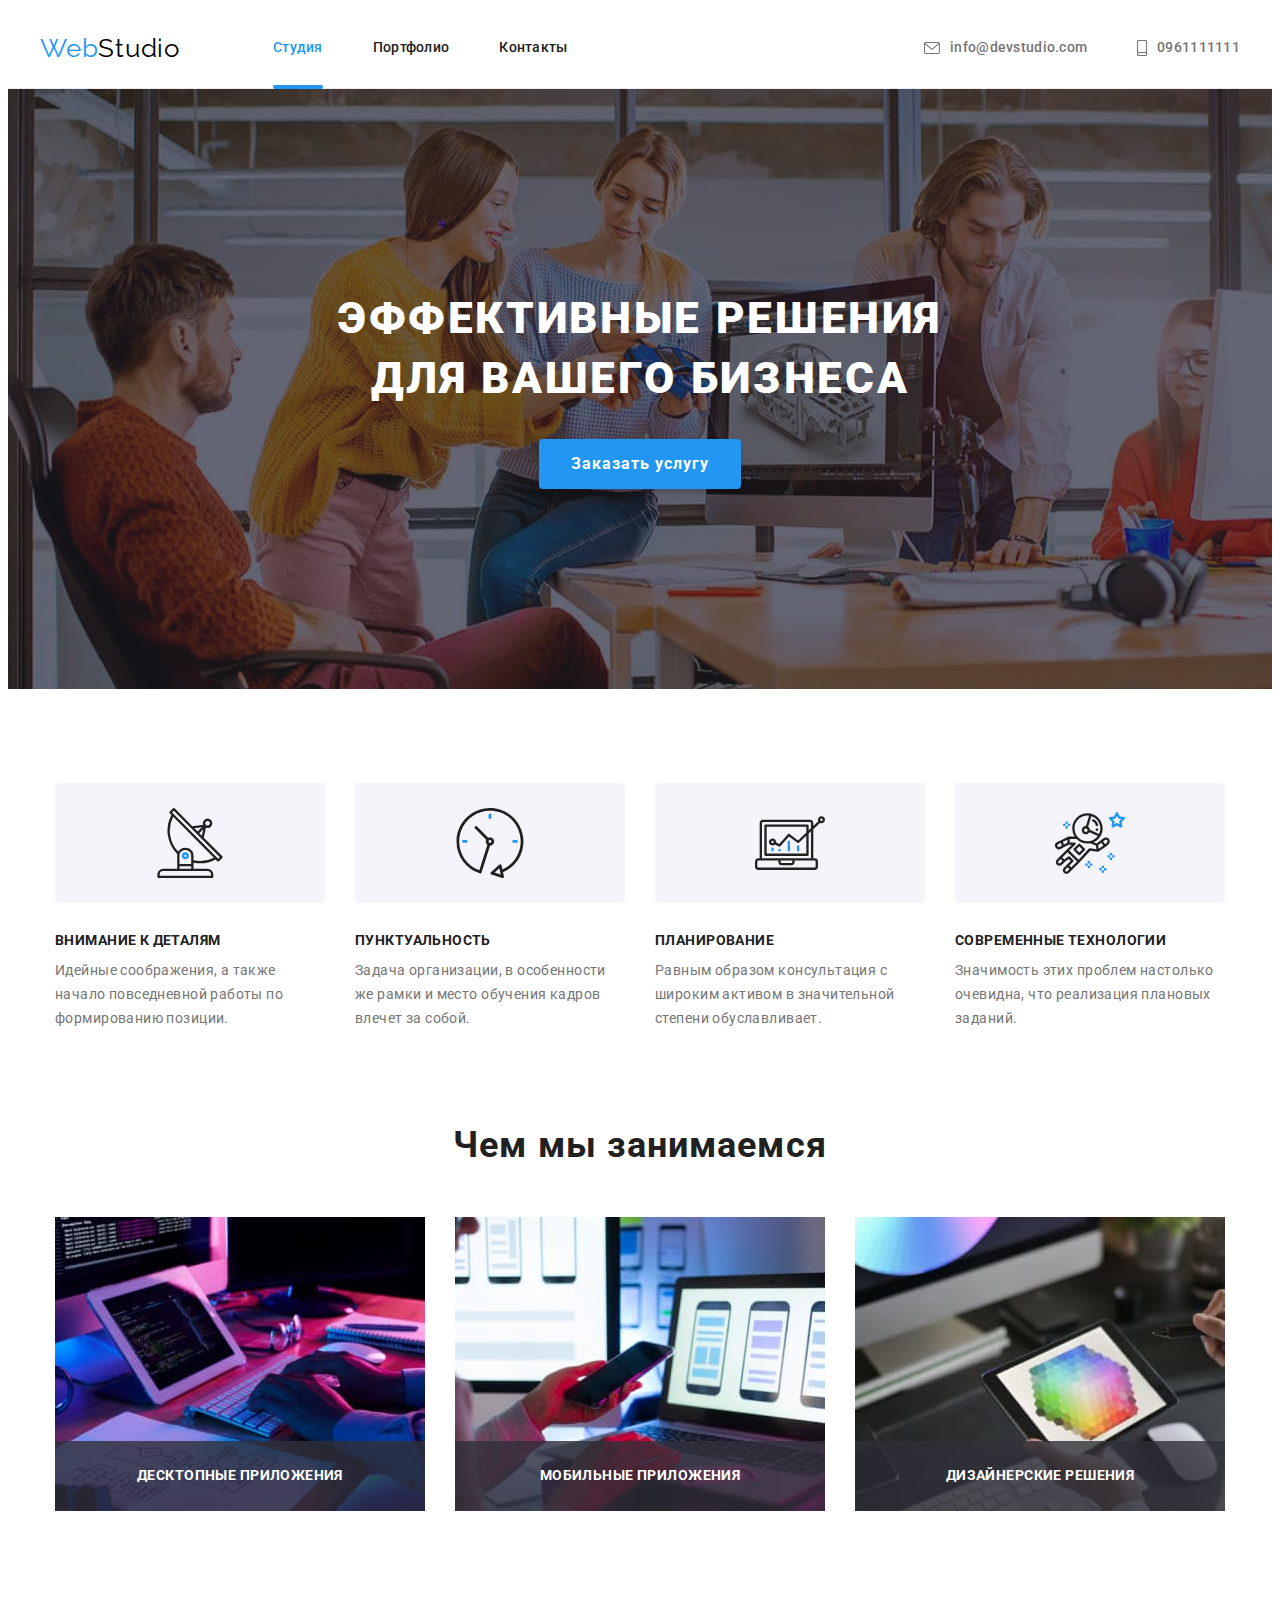
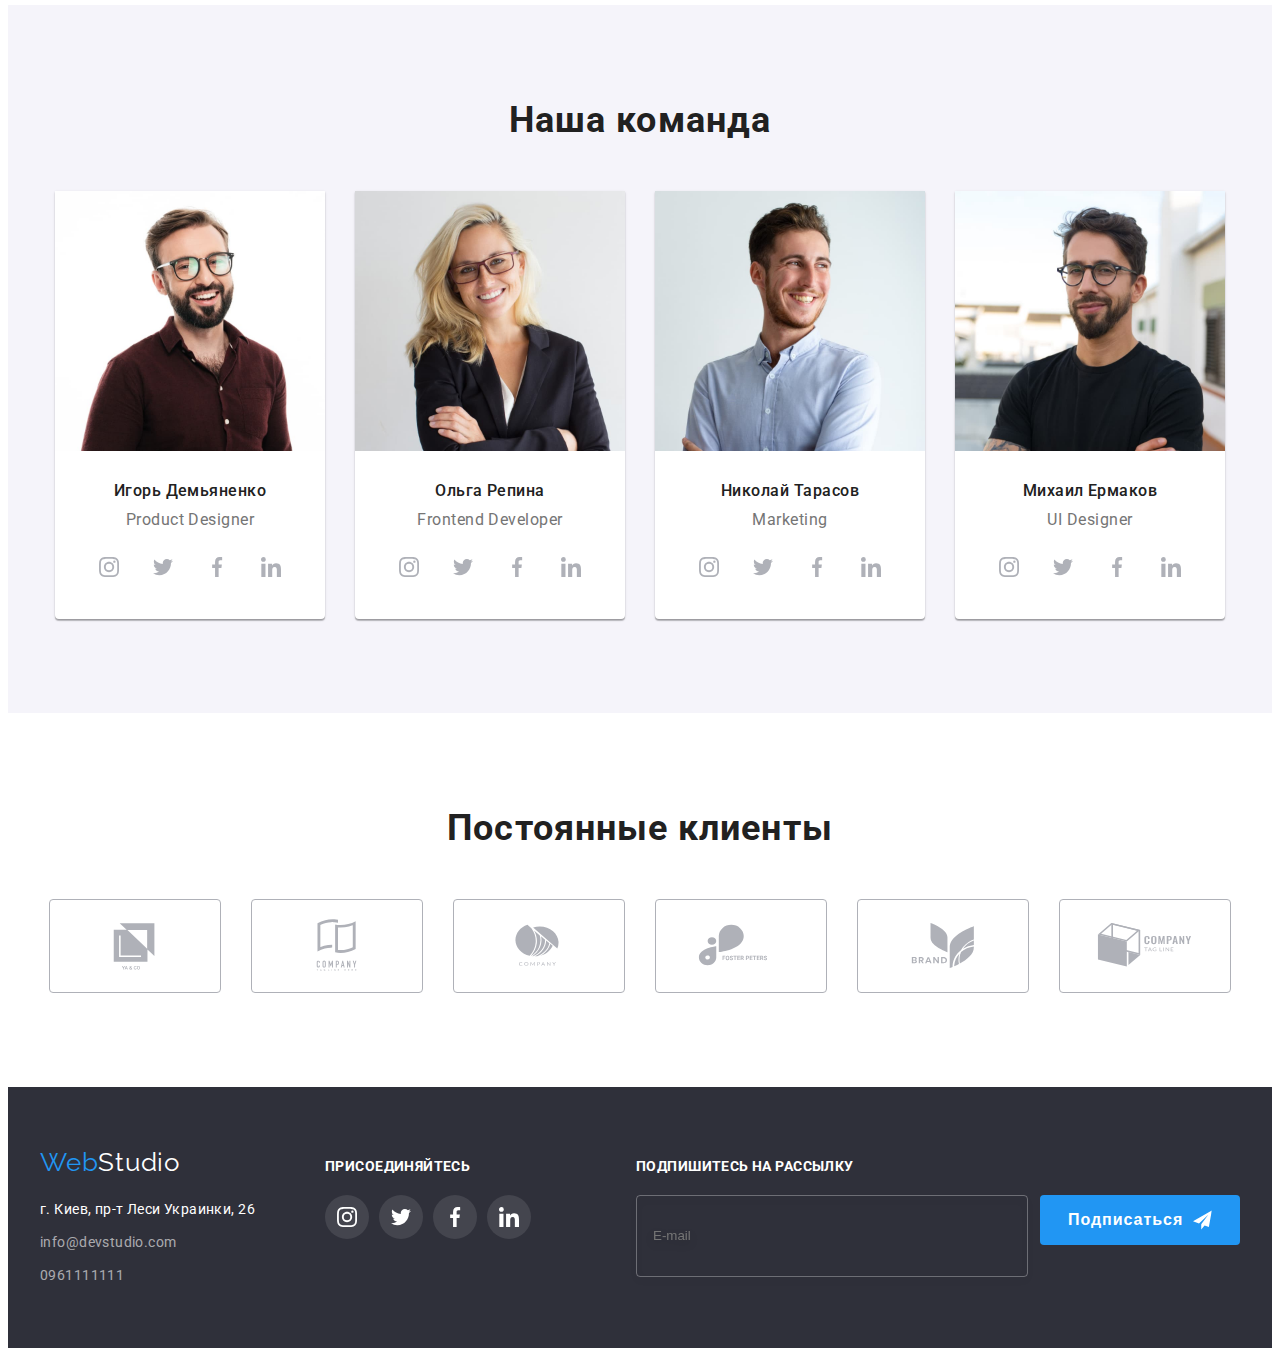
==== index.html @ 8b7739e0 "the end HW-6" ====
<!DOCTYPE html>
<html lang="en">
  <head>
    <meta charset="UTF-8" />
    <meta http-equiv="X-UA-Compatible" content="IE=edge" />
    <meta name="viewport" content="width=device-width, initial-scale=1.0" />
    <title>Document</title>
    <!-- fonts page -->
    <link rel="preconnect" href="https://fonts.googleapis.com" />
    <link rel="preconnect" href="https://fonts.gstatic.com" crossorigin />
    <link
      href="https://fonts.googleapis.com/css2?family=Raleway:wght@700&family=Roboto:wght@400;500;700;900&display=swap"
      rel="stylesheet"
    />
    <!-- modern-normalize -->
    <link
      rel="stylesheet"
      href="https://cdnjs.cloudflare.com/ajax/libs/modern-normalize/1.1.0/modern-normalize.min.css"
      integrity="sha512-wpPYUAdjBVSE4KJnH1VR1HeZfpl1ub8YT/NKx4PuQ5NmX2tKuGu6U/JRp5y+Y8XG2tV+wKQpNHVUX03MfMFn9Q=="
      crossorigin="anonymous"
      referrerpolicy="no-referrer"
    />
    <!-- styles.css -->
    <link rel="stylesheet" href="./css/styles.css" />
  </head>
  <body>
    <!-- header -->
    <header class="page-header">
      <div class="container header-container">
        <a class="logo" lang="en" href="./index.html">Web<span class="logo-black">Studio</span></a>
        <!-- nav -->
        <nav>
          <ul class="site-navigation">
            <li class="list-link"><a class="nav-link current" href="">Студия</a></li>
            <li class="list-link"><a class="nav-link" href="./portfolio.html">Портфолио</a></li>
            <li class="list-link"><a class="nav-link" href="">Контакты</a></li>
          </ul>
        </nav>
        <!-- contacts -->
        <ul class="header-contacts-list">
          <li class="contacts-list">
            <a class="mail-header" href="mailto:nfo@devstudio.com">
              <svg class="contacts-icon" width="16" height="12">
                <use href="./images/icons.svg#envelope"></use>
              </svg>
              info@devstudio.com</a
            >
          </li>
          <li class="contacts-list">
            <a class="phone-header" href="tel:0961111111">
              <svg class="contacts-icon" width="10" height="16">
                <use href="./images/icons.svg#smartphone"></use>
              </svg>
              0961111111</a
            >
          </li>
        </ul>
      </div>
    </header>
    <!-- hero -->
    <main class="main">
      <section class="section-hero">
        <div class="container">
          <h1 class="hero-title">Эффективные решения для вашего бизнеса</h1>
          <button class="button-title-hero" type="button" data-modal-open>Заказать услугу</button>
          <!-- modal -->
          <div class="backdrop is-hidden" data-modal>
            <div class="modal">
              <button class="modal-btn" data-modal-close>
                <svg class="btn-close" width="18" height="18">
                  <use href="./images/icons.svg#close"></use>
                </svg>
              </button>
              <!-- form -->
              <b class="form-title">Оставьте свои данные, мы вам перезвоним</b>
              <form class="form">
                <label class="form-label">
                  <span class="form-name">Имя</span>
                  <span class="form-input-container">
                    <input class="form-input" type="text" name="name" />
                    <svg class="form-icon" width="18" height="18">
                      <use href="./images/icons.svg#person-form"></use>
                    </svg>
                  </span>
                </label>
                <label class="form-label">
                  <span class="form-name">Телефон</span>
                  <span class="form-input-container">
                    <input class="form-input" type="text" name="tel" />
                    <svg class="form-icon" width="18" height="18">
                      <use href="./images/icons.svg#phone-form"></use>
                    </svg>
                  </span>
                </label>
                <label class="form-label">
                  <span class="form-name">Почта</span>
                  <span class="form-input-container">
                    <input class="form-input" type="text" name="email" />
                    <svg class="form-icon" width="18" height="18">
                      <use href="./images/icons.svg#email-form"></use>
                    </svg>
                  </span>
                </label>
                <label class="form-label comments">
                  <span class="form-name">Комментарий</span>
                  <span class="form-input-container">
                    <textarea
                      class="form-comments"
                      name="commets"
                      cols="30"
                      rows="10"
                      placeholder="Введите текст"
                    ></textarea>
                  </span>
                </label>
                <label class="form-checkbox">
                  <input class="checkbox visually-hidden" type="checkbox" name="checkbox" tabindex="-1"/>
                  <span class="custom-checkbox" tabindex="0">
                    <svg class="checkbox-icon" width="16px" height="15px">
                      <use href="./images/icons.svg#checkbox-icon"></use></svg
                  ></span>
                  <span class="checkbox-text">
                    Соглашаюсь с рассылкой и принимаю
                    <a class="checkbox-text-link" href target="_blank" rel="noopener noreferrer"
                      >Условия договора</a
                    >
                  </span>
                </label>
                <button class="form-button" type="submit">Отправить</button>
              </form>
            </div>
          </div>
        </div>
      </section>
      <!-- section benefits -->
      <section class="section-benefits section">
        <div class="container benefits-container">
          <h2 class="slogan visually-hidden">Наши особенности</h2>
          <ul class="list-desk">
            <li class="list-item">
              <div class="icon-benefits">
                <svg class="icons" width="70" height="70">
                  <use href="./images/icons.svg#antenna"></use>
                </svg>
              </div>
              <h3 class="subtitle">Внимание к деталям</h3>
              <p class="text-subtitle">
                Идейные соображения, а также начало повседневной работы по формированию позиции.
              </p>
            </li>
            <li class="list-item">
              <div class="icon-benefits">
                <svg class="icons" width="70" height="70">
                  <use href="./images/icons.svg#clock"></use>
                </svg>
              </div>
              <h3 class="subtitle">Пунктуальность</h3>
              <p class="text-subtitle">
                Задача организации, в особенности же рамки и место обучения кадров влечет за собой.
              </p>
            </li>
            <li class="list-item">
              <div class="icon-benefits">
                <svg class="icons" width="70" height="70">
                  <use href="./images/icons.svg#diagram"></use>
                </svg>
              </div>
              <h3 class="subtitle">Планирование</h3>
              <p class="text-subtitle">
                Равным образом консультация с широким активом в значительной степени обуславливает.
              </p>
            </li>
            <li class="list-item">
              <div class="icon-benefits">
                <svg class="icons" width="70" height="70">
                  <use href="./images/icons.svg#astronaut"></use>
                </svg>
              </div>
              <h3 class="subtitle">Современные технологии</h3>
              <p class="text-subtitle">
                Значимость этих проблем настолько очевидна, что реализация плановых заданий.
              </p>
            </li>
          </ul>
        </div>
      </section>
      <!-- section gallery -->
      <section class="section-img section">
        <div class="container">
          <h2 class="subtitle-img">Чем мы занимаемся</h2>
          <ul class="list-gallery">
            <li class="item-gallery">
              <img src="./images/keyboard.jpg" alt="" width="370" />
              <p class="text-gallery">Десктопные приложения</p>
            </li>
            <li class="item-gallery">
              <img src="./images/phone.jpg" alt="" width="370" />
              <p class="text-gallery">Мобильные приложения</p>
            </li>
            <li class="item-gallery">
              <img src="./images/tablet.jpg" alt="" width="370" />
              <p class="text-gallery">Дизайнерские решения</p>
            </li>
          </ul>
        </div>
      </section>
      <!-- section team -->
      <section class="section-team section">
        <div class="container">
          <h2 class="subtitle-team">Наша команда</h2>
          <ul class="list-team">
            <li class="card-team">
              <img class="team-image" src="./images/igor.jpg" alt="" width="270" />
              <div class="command-description">
                <h3 class="subtitle-name">Игорь Демьяненко</h3>
                <p class="text-team" lang="en">Product Designer</p>
                <ul class="social">
                  <li class="social-team">
                    <a
                      class="social-link"
                      href="https://www.instagram.com/"
                      target="_blank"
                      rel="noopener noreferrer"
                      aria-label="иконка instagram"
                    >
                      <svg class="social-icon" width="20" height="20">
                        <use href="./images/icons.svg#instagram"></use>
                      </svg>
                    </a>
                  </li>
                  <li class="social-team">
                    <a
                      class="social-link"
                      href="https://twitter.com/"
                      target="_blank"
                      rel="noopener noreferrer"
                      aria-label="иконка twitter"
                    >
                      <svg class="social-icon" width="20" height="20">
                        <use href="./images/icons.svg#twitter"></use>
                      </svg>
                    </a>
                  </li>
                  <li class="social-team">
                    <a
                      class="social-link"
                      href="https://www.facebook.com/"
                      target="_blank"
                      rel="noopener noreferrer"
                      aria-label="иконка facebook"
                    >
                      <svg class="social-icon" width="20" height="20">
                        <use href="./images/icons.svg#facebook"></use>
                      </svg>
                    </a>
                  </li>
                  <li class="social-team">
                    <a
                      class="social-link"
                      href="https://www.linkedin.com/"
                      target="_blank"
                      rel="noopener noreferrer"
                      aria-label="иконка linkedin"
                    >
                      <svg class="social-icon" width="20" height="20">
                        <use href="./images/icons.svg#linkedin"></use>
                      </svg>
                    </a>
                  </li>
                </ul>
              </div>
            </li>
            <li class="card-team">
              <img class="team-image" src="./images/olga.jpg" alt="" width="270" />
              <div class="command-description">
                <h3 class="subtitle-name">Ольга Репина</h3>
                <p class="text-team" lang="en">Frontend Developer</p>
                <ul class="social">
                  <li class="social-team">
                    <a
                      class="social-link"
                      href="https://www.instagram.com/"
                      target="_blank"
                      rel="noopener noreferrer"
                      aria-label="иконка instagram"
                    >
                      <svg class="social-icon" width="20" height="20">
                        <use href="./images/icons.svg#instagram"></use>
                      </svg>
                    </a>
                  </li>
                  <li class="social-team">
                    <a
                      class="social-link"
                      href="https://twitter.com/"
                      target="_blank"
                      rel="noopener noreferrer"
                      aria-label="иконка twitter"
                    >
                      <svg class="social-icon" width="20" height="20">
                        <use href="./images/icons.svg#twitter"></use>
                      </svg>
                    </a>
                  </li>
                  <li class="social-team">
                    <a
                      class="social-link"
                      href="https://www.facebook.com/"
                      target="_blank"
                      rel="noopener noreferrer"
                      aria-label="иконка facebook"
                    >
                      <svg class="social-icon" width="20" height="20">
                        <use href="./images/icons.svg#facebook"></use>
                      </svg>
                    </a>
                  </li>
                  <li class="social-team">
                    <a
                      class="social-link"
                      href="https://www.linkedin.com/"
                      target="_blank"
                      rel="noopener noreferrer"
                      aria-label="иконка linkedin"
                    >
                      <svg class="social-icon" width="20" height="20">
                        <use href="./images/icons.svg#linkedin"></use>
                      </svg>
                    </a>
                  </li>
                </ul>
              </div>
            </li>
            <li class="card-team">
              <img class="team-image" src="./images/nikolai.jpg" alt="" width="270" />
              <div class="command-description">
                <h3 class="subtitle-name">Николай Тарасов</h3>
                <p class="text-team" lang="en">Marketing</p>
                <ul class="social">
                  <li class="social-team">
                    <a
                      class="social-link"
                      href="https://www.instagram.com/"
                      target="_blank"
                      rel="noopener noreferrer"
                      aria-label="иконка instagram"
                    >
                      <svg class="social-icon" width="20" height="20">
                        <use href="./images/icons.svg#instagram"></use>
                      </svg>
                    </a>
                  </li>
                  <li class="social-team">
                    <a
                      class="social-link"
                      href="https://twitter.com/"
                      target="_blank"
                      rel="noopener noreferrer"
                      aria-label="иконка twitter"
                    >
                      <svg class="social-icon" width="20" height="20">
                        <use href="./images/icons.svg#twitter"></use>
                      </svg>
                    </a>
                  </li>
                  <li class="social-team">
                    <a
                      class="social-link"
                      href="https://www.facebook.com/"
                      target="_blank"
                      rel="noopener noreferrer"
                      aria-label="иконка facebook"
                    >
                      <svg class="social-icon" width="20" height="20">
                        <use href="./images/icons.svg#facebook"></use>
                      </svg>
                    </a>
                  </li>
                  <li class="social-team">
                    <a
                      class="social-link"
                      href="https://www.linkedin.com/"
                      target="_blank"
                      rel="noopener noreferrer"
                      aria-label="иконка linkedin"
                    >
                      <svg class="social-icon" width="20" height="20">
                        <use href="./images/icons.svg#linkedin"></use>
                      </svg>
                    </a>
                  </li>
                </ul>
              </div>
            </li>
            <li class="card-team">
              <img class="team-image" src="./images/michail.jpg" alt="" width="270" />
              <div class="command-description">
                <h3 class="subtitle-name">Михаил Ермаков</h3>
                <p class="text-team" lang="en">UI Designer</p>
                <ul class="social">
                  <li class="social-team">
                    <a
                      class="social-link"
                      href="https://www.instagram.com/"
                      target="_blank"
                      rel="noopener noreferrer"
                      aria-label="иконка instagram"
                    >
                      <svg class="social-icon" width="20" height="20">
                        <use href="./images/icons.svg#instagram"></use>
                      </svg>
                    </a>
                  </li>
                  <li class="social-team">
                    <a
                      class="social-link"
                      href="https://twitter.com/"
                      target="_blank"
                      rel="noopener noreferrer"
                      aria-label="иконка twitter"
                    >
                      <svg class="social-icon" width="20" height="20">
                        <use href="./images/icons.svg#twitter"></use>
                      </svg>
                    </a>
                  </li>
                  <li class="social-team">
                    <a
                      class="social-link"
                      href="https://www.facebook.com/"
                      target="_blank"
                      rel="noopener noreferrer"
                      aria-label="иконка facebook"
                    >
                      <svg class="social-icon" width="20" height="20">
                        <use href="./images/icons.svg#facebook"></use>
                      </svg>
                    </a>
                  </li>
                  <li class="social-team">
                    <a
                      class="social-link"
                      href="https://www.linkedin.com/"
                      target="_blank"
                      rel="noopener noreferrer"
                      aria-label="иконка linkedin"
                    >
                      <svg class="social-icon" width="20" height="20">
                        <use href="./images/icons.svg#linkedin"></use>
                      </svg>
                    </a>
                  </li>
                </ul>
              </div>
            </li>
          </ul>
        </div>
      </section>
      <!-- clients -->
      <section class="clients">
        <div class="container">
          <h2 class="subtitle-clients">Постоянные клиенты</h2>
          <ul class="list-clients">
            <li class="client">
              <a class="link-client" href="">
                <svg class="icon-client" width="106" height="60">
                  <use href="./images/icons.svg#Logo-1"></use>
                </svg>
              </a>
            </li>
            <li class="client">
              <a class="link-client" href="">
                <svg class="icon-client" width="106" height="60">
                  <use href="./images/icons.svg#Logo-2"></use>
                </svg>
              </a>
            </li>
            <li class="client">
              <a class="link-client" href="">
                <svg class="icon-client" width="106" height="60">
                  <use href="./images/icons.svg#Logo-3"></use>
                </svg>
              </a>
            </li>
            <li class="client">
              <a class="link-client" href="">
                <svg class="icon-client" width="106" height="60">
                  <use href="./images/icons.svg#Logo-4"></use>
                </svg>
              </a>
            </li>
            <li class="client">
              <a class="link-client" href="">
                <svg class="icon-client" width="106" height="60">
                  <use href="./images/icons.svg#Logo-5"></use>
                </svg>
              </a>
            </li>
            <li class="client">
              <a class="link-client" href="">
                <svg class="icon-client" width="106" height="60">
                  <use href="./images/icons.svg#Logo-6"></use>
                </svg>
              </a>
            </li>
          </ul>
        </div>
      </section>
    </main>
    <!-- footer -->
    <footer class="footer">
      <div class="container social-container">
        <!-- address -->
        <div class="container-footer">
          <a class="logo-footer" lang="en" href="./index.html"
            >Web<span class="logo-white">Studio</span></a
          >
          <address class="address">г. Киев, пр-т Леси Украинки, 26</address>
          <ul class="footer-contacts-list">
            <li class="li-mail">
              <a class="mail-footer" href="mailto:nfo@devstudio.com">info@devstudio.com</a>
            </li>
            <li><a class="phone-footer" href="tel:0961111111">0961111111</a></li>
          </ul>
        </div>
        <!-- Join-->
        <div class="footer-socials">
          <h3 class="text-footer">присоединяйтесь</h3>
          <ul class="social">
            <li class="social-list">
              <a
                class="social-link-footer"
                href="https://www.instagram.com/"
                target="_blank"
                rel="noopener noreferrer"
                aria-label="иконка instagram"
              >
                <svg class="socials-icon" width="20" height="20">
                  <use href="./images/icons.svg#instagram"></use>
                </svg>
              </a>
            </li>
            <li class="social-list">
              <a
                class="social-link-footer"
                href="https://twitter.com/"
                target="_blank"
                rel="noopener noreferrer"
                aria-label="иконка twitter"
              >
                <svg class="socials-icon" width="20" height="20">
                  <use href="./images/icons.svg#twitter"></use>
                </svg>
              </a>
            </li>
            <li class="social-list">
              <a
                class="social-link-footer"
                href="https://www.facebook.com/"
                target="_blank"
                rel="noopener noreferrer"
                aria-label="иконка facebook"
              >
                <svg class="socials-icon" width="20" height="20">
                  <use href="./images/icons.svg#facebook"></use>
                </svg>
              </a>
            </li>
            <li class="social-list">
              <a
                class="social-link-footer"
                href="https://www.linkedin.com/"
                target="_blank"
                rel="noopener noreferrer"
                aria-label="иконка linkedin"
              >
                <svg class="socials-icon" width="20" height="20">
                  <use href="./images/icons.svg#linkedin"></use>
                </svg>
              </a>
            </li>
          </ul>
        </div>
        <div class="subscribe">
          <b class="text-subscribe">Подпишитесь на рассылку</b>
          <form class="subscribe-form">
            <label class="subscribe-label">
              <input class="subscribe-input" type="email" name="email" placeholder="E-mail" />
            </label>
            <button class="btn-subscribe" type="submit">
              <span class="footer-btn-subscribe"
                >Подписаться
                <svg class="icon-subscribe" width="24" height="24">
                  <use href="./images/icons.svg#icon-send"></use>
                </svg>
              </span>
            </button>
          </form>
        </div>
      </div>
    </footer>
    <!-- modal.js -->
    <script src="./js/modal.js"></script>
  </body>
</html>
---- css/styles.css ----
/* index.html */
:root {
  --color-text: #757575;
  --color-h2-h3: #212121;
  --color-hover: #2196f3;
  --link-color: #212121;
  --studio-color: black;
  --hero-background-color: #2f303a;
  --hero-text-color: #ffffff;
  --background-team-color: #f5f4fa;
  --background-footer: #2f303a;
  --footer-studio: white;
  --footer-contacts: #ffffff99;
  --border-color: #ececec;
  --button-hover: #188ce8;
  --border-card: #eeeeee;
}

body {
  background-color: var(--hero-text-color);
  font-family: 'Roboto', sans-serif;
  color: var(--color-h2-h3);
}

h1,
h2,
h3,
p,
ul {
  margin: 0;
  padding: 0;
}

img {
  display: block;
  max-width: 100%;
}

.visually-hidden {
  position: absolute;
  width: 1px;
  height: 1px;
  margin: -1px;
  border: 0;
  padding: 0;

  white-space: nowrap;
  clip-path: inset(100%);
  clip: rect(0 0 0 0);
  overflow: hidden;
}

/* header */

.container {
  /* outline: 1px solid tomato; */

  width: 1200px;

  padding-left: 15px;
  padding-right: 15px;

  margin-left: auto;
  margin-right: auto;
}

.section {
  padding-top: 94px;
  padding-bottom: 94px;
}

.page-header {
  background-color: #ffffff;
  border-bottom: 1px solid var(--border-color);
}

.header-container {
  display: flex;
  align-items: center;
}

.logo {
  color: var(--color-hover);
  font-family: 'Raleway', sans-serif;
  font-size: 26px;
  line-height: 1.19;
  letter-spacing: 0.03em;
  text-decoration: none;

  margin-right: 93px;
}

.site-navigation,
.header-contacts-list,
.mail-header,
.list-desk,
.list-gallery,
.list-team,
.footer-contacts-list,
.list-button,
.list-card,
.social-team,
.social-footer,
.social-list,
.client {
  list-style: none;
}

.logo-black {
  color: var(--studio-color);
}

.site-navigation {
  display: flex;
  align-items: center;

  padding: 0;
  margin: 0;
}

.nav-link {
  display: block;
  color: var(--link-color);
  font-weight: 500;
  font-size: 14px;
  line-height: 1.14;
  letter-spacing: 0.02em;
  text-decoration: none;

  margin: 0;
  padding: 0;

  transition: color 250ms cubic-bezier(0.4, 0, 0.2, 1);
}

.site-navigation li:not(:last-child) {
  margin-right: 50px;
}

.site-navigation .nav-link.current {
  color: var(--color-hover);
}

.nav-link:hover,
.nav-link:focus {
  color: var(--color-hover);
}

.list-link {
  position: relative;
}

.nav-link {
  padding-top: 32px;
  padding-bottom: 32px;
}

.current::after {
  position: absolute;

  content: '';
  left: 0;
  bottom: -1px;
  width: 100%;
  height: 4px;

  background-color: var(--color-hover);
  border-radius: 2px;
}

.header-contacts-list {
  display: flex;
}

.mail-header,
.phone-header {
  display: flex;
  color: #757575;
  font-weight: 500;
  font-size: 14px;
  line-height: 1.14;
  letter-spacing: 0.02em;
  text-decoration: none;

  align-items: center;

  transition: color 250ms cubic-bezier(0.4, 0, 0.2, 1);
}

.mail-header:hover,
.mail-header:focus {
  color: var(--color-hover);
}

.phone-header:hover,
.phone-header:focus {
  color: var(--color-hover);
}

.contacts-icon {
  margin-right: 10px;
  fill: currentColor;
}

.header-contacts-list {
  margin-left: auto;
}

.header-contacts-list li {
  margin-right: 50px;
}

.header-contacts-list li:last-child {
  margin-right: 0;
}

/* hero */

.section-hero {
  background-color: var(--hero-background-color);

  background-repeat: no-repeat;
  max-width: 1600px;
  max-height: 600px;
  margin-right: auto;
  margin-left: auto;
  padding-top: 200px;
  padding-bottom: 200px;
}

.section-hero {
  background-image: linear-gradient(rgba(47, 48, 58, 0.4), rgba(47, 48, 58, 0.4)),
    url('../images/job.jpg');
}

.hero-title {
  color: var(--hero-text-color);
  text-transform: uppercase;
  font-weight: 900;
  font-size: 44px;
  line-height: 1.36;
  width: 696px;
  letter-spacing: 00.06em;
  text-align: center;
  margin-bottom: 30px;

  margin-left: auto;
  margin-right: auto;
}

.button-title-hero {
  display: block;
  border: none;
  border-radius: 4px;

  background-color: var(--color-hover);
  color: var(--hero-text-color);
  font-family: inherit;
  font-weight: 700;
  font-size: 16px;
  line-height: 1.88;
  letter-spacing: 0.06em;
  cursor: pointer;
  box-shadow: 0px 4px 4px rgba(0, 0, 0, 0.15);

  padding: 10px 32px;
  margin-left: auto;
  margin-right: auto;

  transition: background-color 250ms cubic-bezier(0.4, 0, 0.2, 1),
    box-shadow 250ms cubic-bezier(0.4, 0, 0.2, 1);
}

.button-title-hero:hover,
.button-title-hero:focus {
  background-color: var(--button-hover);
}

/* modal */

.backdrop {
  position: fixed;
  top: 0;
  left: 0;
  width: 100%;
  height: 100%;
  z-index: 10;
  background-color: rgba(0, 0, 0, 0.2);

  transition: opacity 250ms cubic-bezier(0.4, 0, 0.2, 1),
    visibility 250ms cubic-bezier(0.4, 0, 0.2, 1);
}

.modal {
  position: absolute;
  top: 50%;
  left: 50%;

  width: 528px;
  height: 581px;
  padding: 40px;

  background-color: #ffffff;
  box-shadow: 0px 1px 3px rgba(0, 0, 0, 0.12), 0px 1px 1px rgba(0, 0, 0, 0.14),
    0px 2px 1px rgba(0, 0, 0, 0.2);
  border-radius: 4px;

  transition: transform 250ms cubic-bezier(0.4, 0, 0.2, 1),
    box-shadow 250ms cubic-bezier(0.4, 0, 0.2, 1), opacity 250ms cubic-bezier(0.4, 0, 0.2, 1);
}

.backdrop.is-hidden {
  opacity: 0;
  pointer-events: none;
  visibility: hidden;
}

.backdrop.is-hidden .modal {
  transform: translate(-50%, -50%) scale(0.9);
  opacity: 0;
}

.backdrop .modal {
  transform: translate(-50%, -50%) scale(1);
  opacity: 1;
}

.modal-btn {
  position: absolute;
  width: 30px;
  height: 30px;
  top: 8px;
  right: 8px;
  display: flex;
  justify-content: center;
  align-items: center;
  padding: 0;
  margin: 0;

  color: #000000;
  background-color: #ffffff;
  border: 1px solid rgba(0, 0, 0, 0.1);
  border-radius: 50%;

  cursor: pointer;
}

.btn-close {
  fill: currentColor;
  transition: fill 250ms cubic-bezier(0.4, 0, 0.2, 1);
}

.modal-btn:hover .btn-close,
.modal-btn:focus .btn-close {
  fill: var(--color-hover);
}

/* form */

.form-title {
  display: flex;
  justify-content: center;
  margin-bottom: 12px;

  font-family: inherit;
  font-weight: 700;
  font-size: 20px;
  line-height: 1.15;
  text-align: center;
  letter-spacing: 0.03em;

  color: #212121;
}

.form {
  text-align: center;
}

.form-label {
  display: block;
  margin-bottom: 10px;
  text-align: left;
}

.form-name {
  display: inline-block;
  font-family: inherit;
  font-weight: 400;
  font-size: 12px;
  line-height: 1.16;
  letter-spacing: 0.01em;

  margin-bottom: 4px;

  color: #757575;
}

.form-input-container {
  position: relative;

  display: block;
}

.form-input {
  display: flex;
  width: 100%;
  height: 40px;
  padding: 12px 16px;
  padding-left: 42px;

  line-height: 14px;
  letter-spacing: 0.01em;

  border: 1px solid rgba(33, 33, 33, 0.2);
  border-radius: 4px;
  color: var(--color-h2-h3);
  outline: transparent;

  transition: border-color 250ms cubic-bezier(0.4, 0, 0.2, 1);
}

.form-input:hover,
.form-input:focus {
  border: 1px solid var(--color-hover);
}

.form-input:focus + .form-icon {
  fill: var(--color-hover);
}

.form-icon {
  position: absolute;
  top: 50%;
  left: 12px;
  fill: currentColor;

  transform: translateY(-50%);
  transition: fill 250ms cubic-bezier(0.4, 0, 0.2, 1);
}

.form-comments {
  display: flex;
  width: 100%;
  height: 120px;
  padding: 12px 16px;
  resize: none;

  border: 1px solid rgba(33, 33, 33, 0.2);
  border-radius: 4px;
  outline: transparent;

  transition: border-color 250ms cubic-bezier(0.4, 0, 0.2, 1);
}

.form-comments:hover,
.form-comments:focus {
  border: 1px solid var(--color-hover);
}

.form-label.comments {
  margin-bottom: 20px;
}

/* checkbox form */

.form-checkbox {
  display: flex;
  justify-content: center;
  align-items: center;
  margin-bottom: 30px;
}

.custom-checkbox {
  width: 16px;
  height: 15px;
  margin-right: 7px;

  display: flex;
  align-items: center;
  justify-content: center;

  border-radius: 2px;
  border: 2px solid #212121;

  cursor: pointer;

  transition: background-color 250ms cubic-bezier(0.4, 0, 0.2, 1);
}

.checkbox:checked ~ .checkbox-icon {
  border-color: var(--color-hover);
}

.checkbox:checked + .custom-checkbox {
  background-color: #2196f3;
}

.checkbox-icon {
  fill: #ffffff;
  opacity: 0;
  transition: opacity 250ms cubic-bezier(0.4, 0, 0.2, 1);
}

.checkbox:checked + .custom-checkbox .checkbox-icon {
  opacity: 1;
}

.checkbox-text {
  font-weight: 400;
  font-size: 14px;
  line-height: 24px;
  letter-spacing: 0.03em;

  color: #757575;
  cursor: pointer;
}

.checkbox-text-link {
  color: var(--color-hover);
  text-decoration-line: underline;
}

/* button form */

.form-button {
  padding: 10px 55px;
  width: 200px;
  height: 50px;
  font-weight: 700;
  font-size: 16px;
  line-height: 1.9;
  letter-spacing: 0.06em;
  color: var(--hero-text-color);

  background-color: var(--color-hover);
  border-width: 0;
  box-shadow: 0px 4px 4px rgba(0, 0, 0, 0.15);
  border-radius: 4px;

  transition: background-color 250ms cubic-bezier(0.4, 0, 0.2, 1);

  cursor: pointer;
}

.form-button:hover,
.form-button:focus {
  background-color: var(--button-hover);
}

/* section benefits */

.section-benefits {
  padding-bottom: 0;
}

.list-desk {
  display: flex;
  justify-content: center;
}

.list-desk li:not(:last-child) {
  margin-right: 30px;
}

.list-desk li {
  width: 270px;
}

.icon-benefits {
  display: flex;
  height: 120px;
  margin-bottom: 30px;
  border-radius: 4px;
  background-color: var(--background-team-color);

  align-items: center;
  justify-content: center;
}

.subtitle {
  color: var(--link-color);
  font-weight: 700;
  font-size: 14px;
  line-height: 1.14;
  letter-spacing: 0.03em;
  text-transform: uppercase;

  margin-bottom: 10px;
}

.text-subtitle {
  color: var(--color-text);
  font-size: 14px;
  line-height: 1.71;
  letter-spacing: 0.03em;
}

/* section img */

.subtitle-img {
  color: var(--link-color);
  font-weight: 700;
  font-size: 36px;
  line-height: 1.17;
  text-align: center;
  letter-spacing: 0.03em;

  margin-bottom: 50px;
}

.list-gallery {
  display: flex;
  justify-content: center;
}

.list-gallery li:not(:last-child) {
  margin-right: 30px;
}

.item-gallery {
  position: relative;
}

.text-gallery {
  position: absolute;

  left: 0;
  bottom: 0;
  width: 100%;
  height: 70px;

  display: flex;
  align-items: center;
  justify-content: center;

  font-family: inherit;
  font-weight: 700;
  font-size: 14px;
  line-height: 1.14;
  text-align: center;
  letter-spacing: 0.03em;
  text-transform: uppercase;

  color: #ffffff;
  background-color: rgba(47, 48, 58, 0.8);
}

/* section team */

.card-team {
  background-color: var(--hero-text-color);

  box-shadow: 0px 1px 3px rgba(0, 0, 0, 0.12), 0px 1px 1px rgba(0, 0, 0, 0.14),
    0px 2px 1px rgba(0, 0, 0, 0.2);
  border-radius: 0px 0px 4px 4px;
}

.section-team {
  background-color: var(--background-team-color);
}

.subtitle-team {
  color: var(--color-h2-h3);
  font-size: 36px;
  line-height: 1.17;
  text-align: center;
  letter-spacing: 0.03em;

  margin-bottom: 50px;
}

.list-team {
  display: flex;
  justify-content: center;
}

.card-team:not(:last-child) {
  margin-right: 30px;
}

.subtitle-name {
  color: var(--color-h2-h3);
  font-weight: 500;
  font-size: 16px;
  line-height: 1.19;
  text-align: center;
  letter-spacing: 0.03em;

  margin-bottom: 10px;
}

.command-description {
  padding-top: 30px;
  padding-bottom: 30px;
}

.text-team {
  color: var(--color-text);
  font-size: 16px;
  line-height: 1.19;
  text-align: center;
  letter-spacing: 0.03em;

  margin-bottom: 16px;
}

.social {
  display: flex;
  justify-content: center;
  align-items: center;
}

.social-team:not(:last-child) {
  margin-right: 10px;
}

.social-link {
  display: flex;
  align-items: center;
  justify-content: center;
  width: 44px;
  height: 44px;
  background-color: #ffffff;
  border-radius: 50%;

  transition: background-color 250ms cubic-bezier(0.4, 0, 0.2, 1);
}

.social-link:hover,
.social-link:focus {
  background-color: #2196f3;
}

.social-link:hover .social-icon,
.social-link:focus .social-icon {
  fill: #ffffff;
}

.social-icon {
  fill: #afb1b8;

  transition: fill 250ms cubic-bezier(0.4, 0, 0.2, 1);
}

/* clients */

.subtitle-clients {
  color: #212121;
  font-family: inherit;
  font-weight: 700;
  font-size: 36px;
  line-height: 1.17;
  text-align: center;
  letter-spacing: 0.03em;

  margin-bottom: 50px;
}

.list-clients {
  display: flex;
  justify-content: center;
  align-items: center;
}

.client:not(:last-child) {
  margin-right: 30px;
}

.clients {
  padding-top: 94px;
  padding-bottom: 94px;
}

.link-client {
  display: flex;
  justify-content: center;
  align-items: center;
  width: 170px;
  height: 92px;
  border: 1px solid #afb1b8;
  border-radius: 4px;

  transition: border 250ms cubic-bezier(0.4, 0, 0.2, 1);
}

.link-client:hover {
  border: 1px solid var(--color-hover);
}

.icon-client {
  fill: #afb1b8;

  transition: fill 250ms cubic-bezier(0.4, 0, 0.2, 1);
}

.link-client:hover .icon-client,
.link-client:focus .icon-client {
  fill: var(--color-hover);
}

/* footer */

.logo-footer {
  display: inline-block;

  color: var(--color-hover);
  font-family: 'Raleway', sans-serif;
  font-size: 26px;
  line-height: 1.19;
  letter-spacing: 0.03em;
  text-decoration: none;

  margin-bottom: 20px;
}

.footer {
  background-color: var(--background-footer);

  padding-top: 60px;
  padding-bottom: 60px;
}

.logo-white {
  color: var(--footer-studio);
}

.address {
  color: var(--hero-text-color);
  font-style: normal;
  font-size: 14px;
  line-height: 1.71;
  letter-spacing: 0.03em;

  margin-bottom: 9px;
}

.mail-footer {
  color: var(--footer-contacts);
  font-size: 14px;
  line-height: 1.71;
  letter-spacing: 0.03em;
  text-decoration: none;

  margin-bottom: 9px;

  transition: color 250ms cubic-bezier(0.4, 0, 0.2, 1);
}

.phone-footer {
  color: var(--footer-contacts);
  font-size: 14px;
  line-height: 1.71;
  letter-spacing: 0.03em;
  text-decoration: none;

  transition: color 250ms cubic-bezier(0.4, 0, 0.2, 1);
}

.mail-footer:hover,
.mail-footer:focus {
  color: var(--color-hover);
}

.phone-footer:hover,
.phone-footer:focus {
  color: var(--color-hover);
}

.li-mail {
  margin-bottom: 9px;
}

/* portfolio */

/* button */

.list-button {
  display: flex;
  justify-content: center;

  margin-bottom: 50px;
}

.btn {
  background-color: var(--background-team-color);
  cursor: pointer;
  color: var(--color-h2-h3);
  font-family: inherit;
  font-weight: 500;
  font-size: 16px;
  line-height: 1.62;
  text-align: center;
  letter-spacing: 0.03em;

  border: none;
}

.btn {
  border-radius: 4px;

  padding: 6px 22px;

  transition: color 250ms cubic-bezier(0.4, 0, 0.2, 1),
    background-color 250ms cubic-bezier(0.4, 0, 0.2, 1),
    box-shadow 250ms cubic-bezier(0.4, 0, 0.2, 1);
}

.btn:hover,
.btn:focus {
  box-shadow: 0px 3px 1px rgba(0, 0, 0, 0.1), 0px 1px 2px rgba(0, 0, 0, 0.08),
    0px 2px 2px rgba(0, 0, 0, 0.12);
}

.list-btn:not(:last-child) {
  margin-right: 8px;
}

.btn:hover,
.btn:focus {
  background-color: var(--color-hover);
  color: #ffffff;
}

.btn:hover,
.btn:focus {
  color: var(--hero-text-color);
}

/* text */

.list-card {
  display: flex;
  flex-wrap: wrap;
  justify-content: center;
}

.card {
  width: calc((100% - 60px) / 3);
  margin-right: 30px;
  margin-bottom: 30px;

  cursor: pointer;
}

.card:nth-child(3n) {
  margin-right: 0;
}

.card:nth-child(n + 7) {
  margin-bottom: 0;
}

.link-card {
  display: block;
  text-decoration: none;

  transition: box-shadow 250ms cubic-bezier(0.4, 0, 0.2, 1);
}

.link-card:hover,
.link-card:focus {
  box-shadow: 0px 1px 1px rgba(0, 0, 0, 0.12), 0px 4px 4px rgba(0, 0, 0, 0.06),
    1px 4px 6px rgba(0, 0, 0, 0.16);
}

.card-overlay {
  position: relative;
  overflow: hidden;
}

.text-overlay {
  position: absolute;
  left: 0;
  top: 0;
  width: 100%;
  height: 100%;
  padding: 63px 24px;

  background-color: rgba(33, 150, 243, 0.9);

  transform: translateY(100%);
  transition: transform 250ms cubic-bezier(0.4, 0, 0.2, 1);
}

.link-card:hover .text-overlay,
.link-card:focus .text-overlay {
  transform: translateY(0);
}

.paragraph {
  font-family: inherit;
  font-weight: 400;
  font-size: 18px;
  line-height: 1.55;
  letter-spacing: 0.03em;
  color: #ffffff;
}

.text-card {
  padding: 20px 24px;

  border-right: 1px solid var(--border-card);
  border-bottom: 1px solid var(--border-card);
  border-left: 1px solid var(--border-card);
}

.text-list {
  color: var(--color-text);
  line-height: 1.9;
  letter-spacing: 0.03em;
}

.subtitle-card {
  color: var(--color-h2-h3);
  font-size: 18px;
  line-height: 2;
  letter-spacing: 0.06em;

  margin-bottom: 4px;
}

.container-footer {
  margin-right: 70px;
}

.social-container {
  display: flex;
  align-items: baseline;
}

.text-footer {
  color: #ffffff;
  font-family: inherit;
  font-weight: 700;
  font-size: 14px;
  line-height: 1.14;
  letter-spacing: 0.03em;
  text-transform: uppercase;

  margin-bottom: 20px;
}

/* join */

.social-list:not(:last-child) {
  margin-right: 10px;
}

.socials-icon {
  fill: #ffffff;
}

.social-link-footer {
  display: flex;
  align-items: center;
  justify-content: center;
  width: 44px;
  height: 44px;
  background-color: rgba(255, 255, 255, 0.1);
  border-radius: 50%;

  transition: background-color 250ms cubic-bezier(0.4, 0, 0.2, 1);
}

.social-link-footer:hover,
.social-link-footer:focus {
  background-color: #2196f3;
}

/* subscribe */

.subscribe {
  margin-left: auto;
}

.text-subscribe {
  display: inline-block;

  font-family: inherit;
  font-weight: 700;
  font-size: 14px;
  line-height: 1.14;
  letter-spacing: 0.03em;
  text-transform: uppercase;

  margin-bottom: 20px;

  color: var(--hero-text-color);
}

.subscribe-form {
  display: flex;
}

.subscribe-label {
  display: block;
}

.subscribe-input {
  width: 358px;
  height: 50px;

  padding: 15px 16px;
  margin-right: 12px;

  background-color: transparent;
  color: var(--hero-text-color);
  outline: transparent;

  border: 1px solid rgba(255, 255, 255, 0.3);
  filter: drop-shadow(0px 4px 4px rgba(0, 0, 0, 0.15));
  border-radius: 4px;

  transition: border 250ms cubic-bezier(0.4, 0, 0.2, 1),
    drop-shadow 250ms cubic-bezier(0.4, 0, 0.2, 1);
}

.subscribe-input:hover,
.subscribe-input:focus {
  border: 1px solid var(--hero-text-color);
}

.btn-subscribe {
  width: 200px;
  height: 50px;
  font-weight: 700;
  font-size: 16px;
  line-height: 1.88;
  align-items: center;
  text-align: center;
  letter-spacing: 0.06em;

  color: var(--hero-text-color);

  padding: 10px 28px;

  background-color: #2196f3;
  border-width: 0;
  border-radius: 4px;

  cursor: pointer;

  transition: background-color 250ms cubic-bezier(0.4, 0, 0.2, 1),
    box-shadow 250ms cubic-bezier(0.4, 0, 0.2, 1);
}

.btn-subscribe:hover,
.btn-subscribe:focus {
  background-color: var(--button-hover);
  box-shadow: 0px 4px 4px rgba(0, 0, 0, 0.15);
}

.footer-btn-subscribe {
  display: flex;
  justify-content: center;
  align-items: center;
}

.icon-subscribe {
  fill: currentColor;

  margin-left: 10px;
}
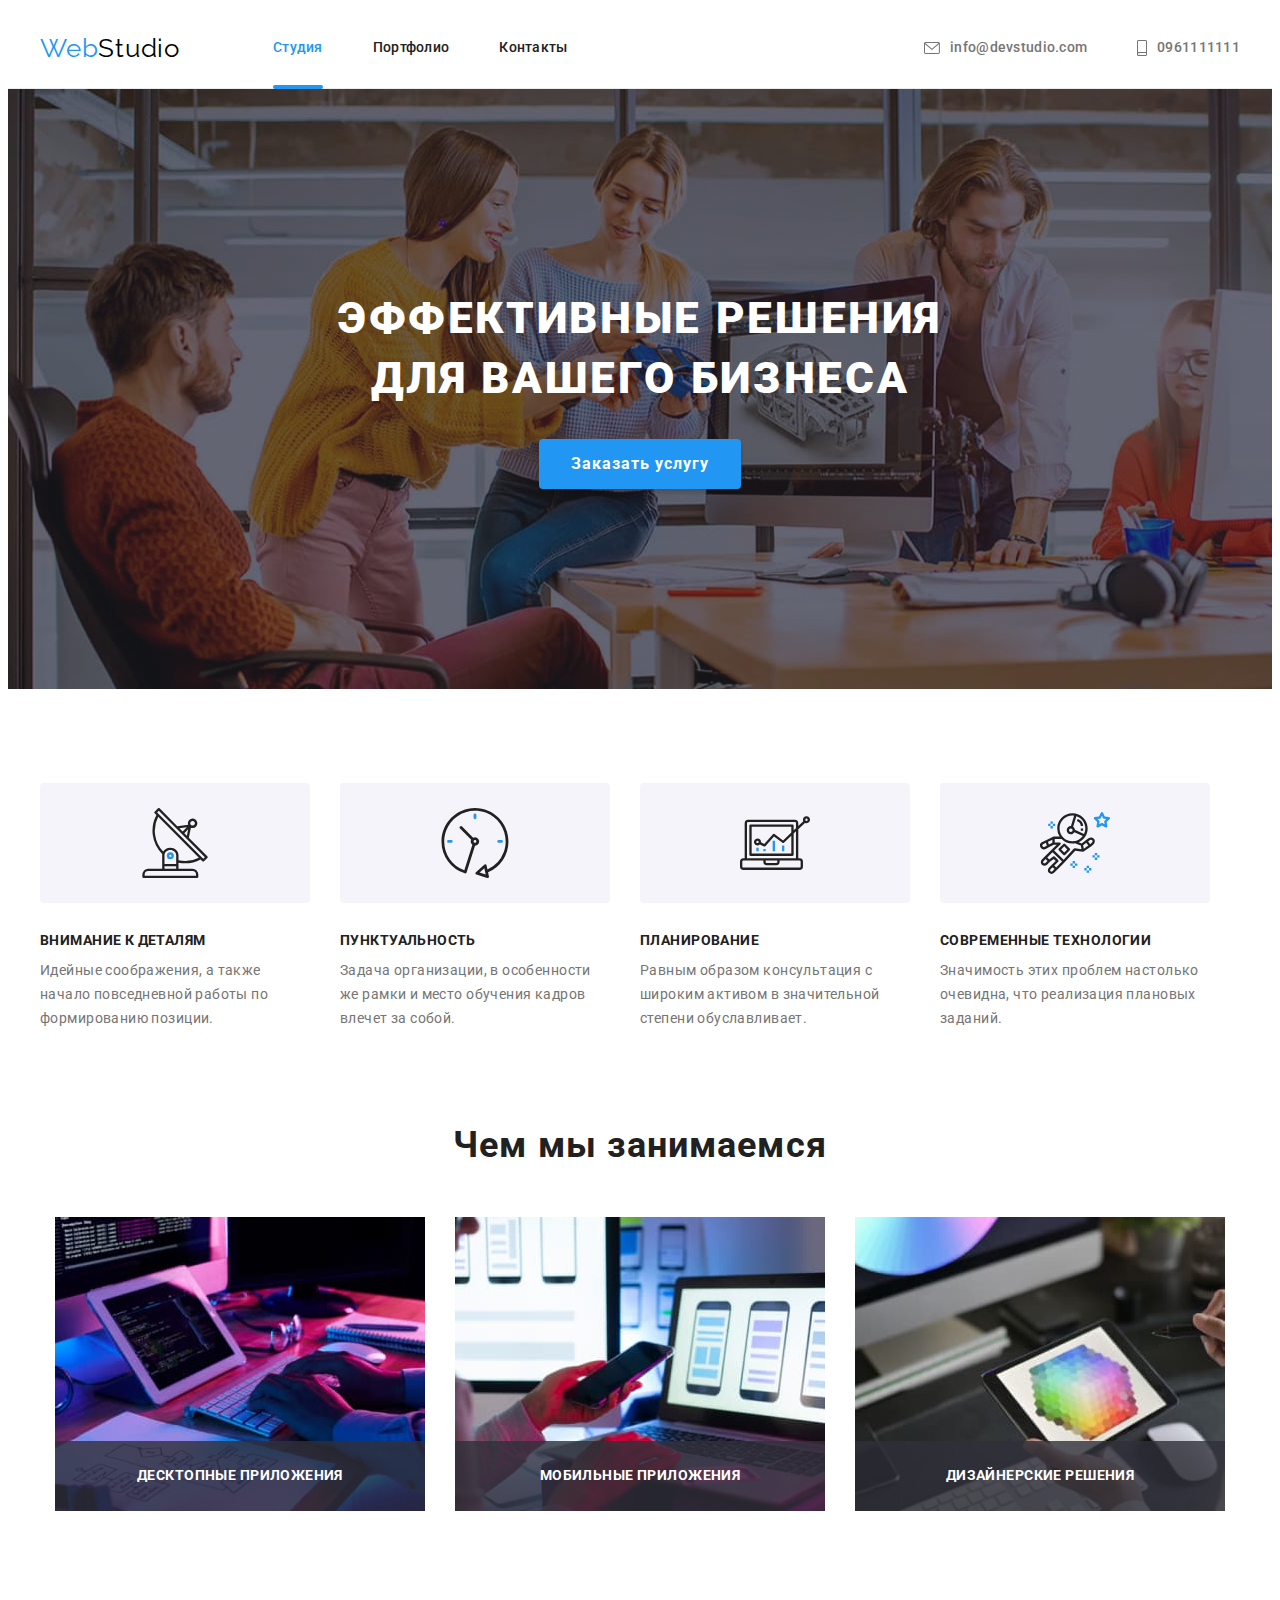
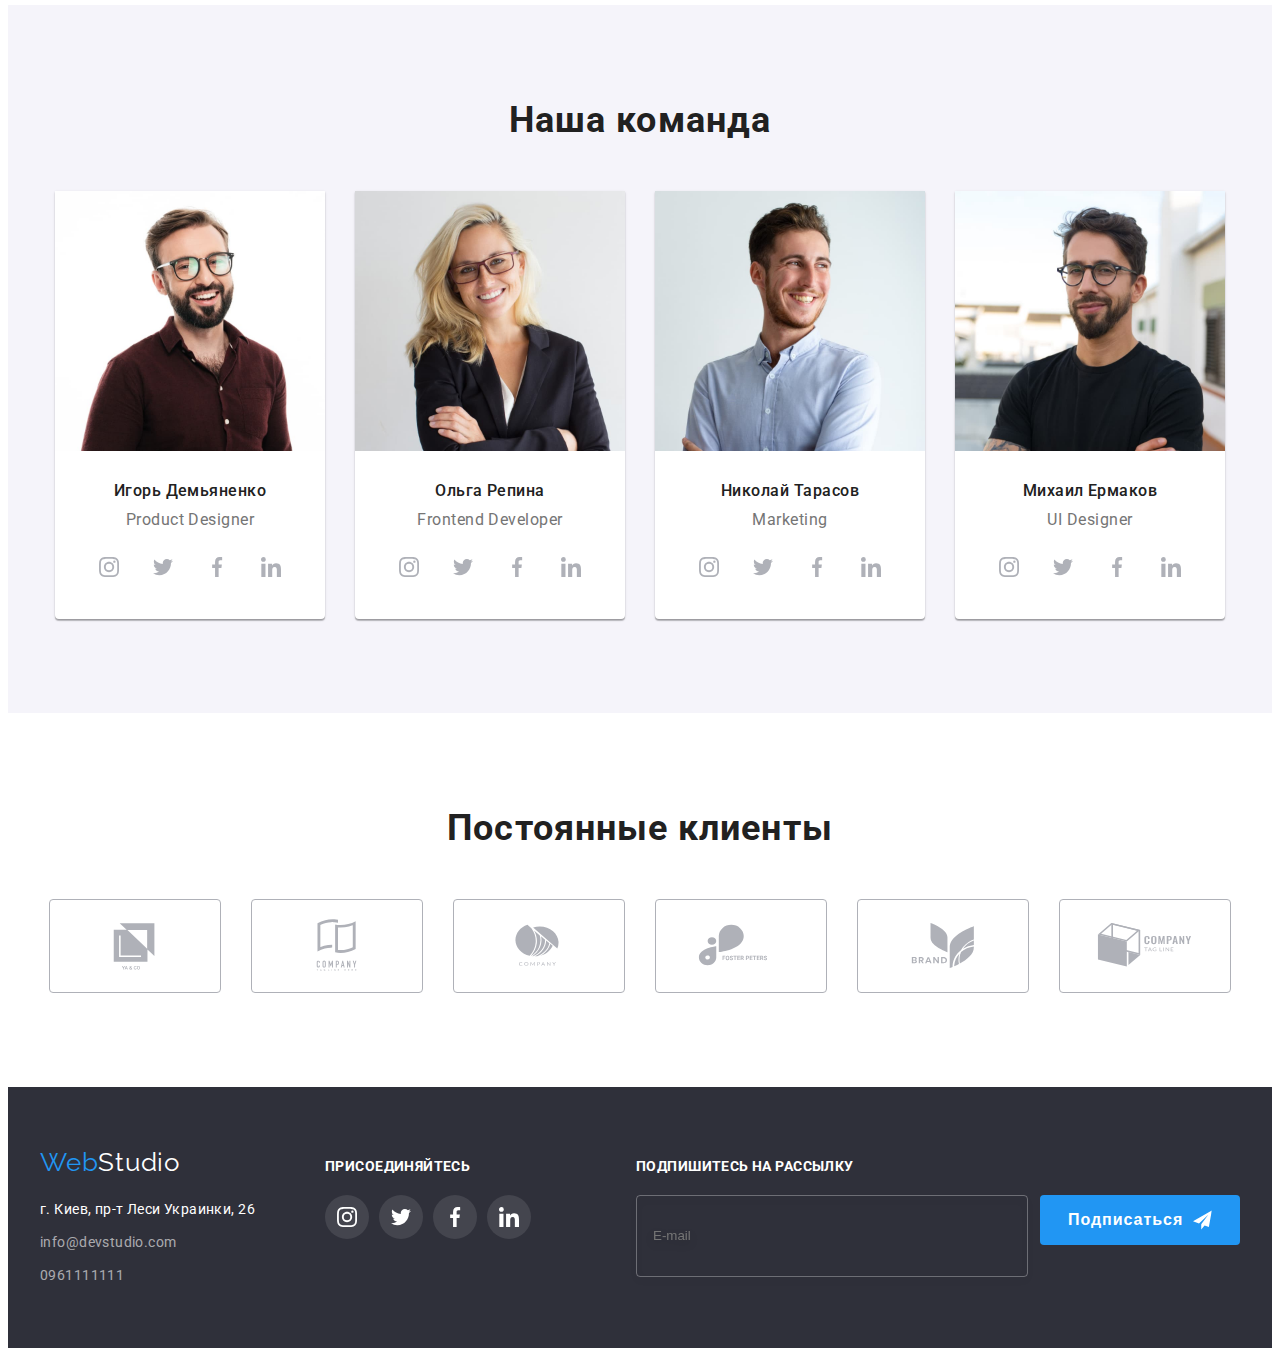
==== commit d680d5cb: "сделал 3 секции по БЭМ" ====
--- a/index.html
+++ b/index.html
@@ -25,30 +25,36 @@
   </head>
   <body>
     <!-- header -->
-    <header class="page-header">
-      <div class="container header-container">
-        <a class="logo" lang="en" href="./index.html">Web<span class="logo-black">Studio</span></a>
+    <header class="header">
+      <div class="container header__container">
+        <a class="logo link" lang="en" href="./index.html"
+          >Web<span class="logo__text logo__text--black">Studio</span></a
+        >
         <!-- nav -->
-        <nav>
-          <ul class="site-navigation">
-            <li class="list-link"><a class="nav-link current" href="">Студия</a></li>
-            <li class="list-link"><a class="nav-link" href="./portfolio.html">Портфолио</a></li>
-            <li class="list-link"><a class="nav-link" href="">Контакты</a></li>
+        <nav class="navigation">
+          <ul class="navigation__list list">
+            <li class="navigation__item">
+              <a class="navigation__link navigation__link--current link" href="">Студия</a>
+            </li>
+            <li class="navigation__item">
+              <a class="navigation__link link" href="./portfolio.html">Портфолио</a>
+            </li>
+            <li class="navigation__item"><a class="navigation__link link" href="">Контакты</a></li>
           </ul>
         </nav>
         <!-- contacts -->
-        <ul class="header-contacts-list">
-          <li class="contacts-list">
-            <a class="mail-header" href="mailto:nfo@devstudio.com">
-              <svg class="contacts-icon" width="16" height="12">
+        <ul class="header-contacts list">
+          <li class="header-contacts__item">
+            <a class="header-contacts__mail link" href="mailto:nfo@devstudio.com">
+              <svg class="header-contacts__icon" width="16" height="12">
                 <use href="./images/icons.svg#envelope"></use>
               </svg>
               info@devstudio.com</a
             >
           </li>
-          <li class="contacts-list">
-            <a class="phone-header" href="tel:0961111111">
-              <svg class="contacts-icon" width="10" height="16">
+          <li class="header-contacts__item">
+            <a class="header-contacts__phone link" href="tel:0961111111">
+              <svg class="header-contacts__icon" width="10" height="16">
                 <use href="./images/icons.svg#smartphone"></use>
               </svg>
               0961111111</a
@@ -114,14 +120,19 @@
                   </span>
                 </label>
                 <label class="form-checkbox">
-                  <input class="checkbox visually-hidden" type="checkbox" name="checkbox" tabindex="-1"/>
+                  <input
+                    class="checkbox visually-hidden"
+                    type="checkbox"
+                    name="checkbox"
+                    tabindex="-1"
+                  />
                   <span class="custom-checkbox" tabindex="0">
                     <svg class="checkbox-icon" width="16px" height="15px">
                       <use href="./images/icons.svg#checkbox-icon"></use></svg
                   ></span>
                   <span class="checkbox-text">
                     Соглашаюсь с рассылкой и принимаю
-                    <a class="checkbox-text-link" href target="_blank" rel="noopener noreferrer"
+                    <a class="checkbox-text-link" href="" target="_blank" rel="noopener noreferrer"
                       >Условия договора</a
                     >
                   </span>
@@ -133,51 +144,51 @@
         </div>
       </section>
       <!-- section benefits -->
-      <section class="section-benefits section">
-        <div class="container benefits-container">
-          <h2 class="slogan visually-hidden">Наши особенности</h2>
-          <ul class="list-desk">
-            <li class="list-item">
-              <div class="icon-benefits">
+      <section class="benefits-section section">
+        <div class="benefits-container container">
+          <h2 class="benefits__slogan visually-hidden">Наши особенности</h2>
+          <ul class="benefits__list list">
+            <li class="benefits__item">
+              <div class="benefits__icon">
                 <svg class="icons" width="70" height="70">
                   <use href="./images/icons.svg#antenna"></use>
                 </svg>
               </div>
-              <h3 class="subtitle">Внимание к деталям</h3>
-              <p class="text-subtitle">
+              <h3 class="benefits__subtitle">Внимание к деталям</h3>
+              <p class="benefits__text-subtitle">
                 Идейные соображения, а также начало повседневной работы по формированию позиции.
               </p>
             </li>
-            <li class="list-item">
-              <div class="icon-benefits">
+            <li class="benefits__item">
+              <div class="benefits__icon">
                 <svg class="icons" width="70" height="70">
                   <use href="./images/icons.svg#clock"></use>
                 </svg>
               </div>
-              <h3 class="subtitle">Пунктуальность</h3>
-              <p class="text-subtitle">
+              <h3 class="benefits__subtitle">Пунктуальность</h3>
+              <p class="benefits__text-subtitle">
                 Задача организации, в особенности же рамки и место обучения кадров влечет за собой.
               </p>
             </li>
-            <li class="list-item">
-              <div class="icon-benefits">
+            <li class="benefits__item">
+              <div class="benefits__icon">
                 <svg class="icons" width="70" height="70">
                   <use href="./images/icons.svg#diagram"></use>
                 </svg>
               </div>
-              <h3 class="subtitle">Планирование</h3>
-              <p class="text-subtitle">
+              <h3 class="benefits__subtitle">Планирование</h3>
+              <p class="benefits__text-subtitle">
                 Равным образом консультация с широким активом в значительной степени обуславливает.
               </p>
             </li>
-            <li class="list-item">
-              <div class="icon-benefits">
+            <li class="benefits__item">
+              <div class="benefits__icon">
                 <svg class="icons" width="70" height="70">
                   <use href="./images/icons.svg#astronaut"></use>
                 </svg>
               </div>
-              <h3 class="subtitle">Современные технологии</h3>
-              <p class="text-subtitle">
+              <h3 class="benefits__subtitle">Современные технологии</h3>
+              <p class="benefits__text-subtitle">
                 Значимость этих проблем настолько очевидна, что реализация плановых заданий.
               </p>
             </li>
@@ -185,21 +196,21 @@
         </div>
       </section>
       <!-- section gallery -->
-      <section class="section-img section">
-        <div class="container">
-          <h2 class="subtitle-img">Чем мы занимаемся</h2>
-          <ul class="list-gallery">
-            <li class="item-gallery">
+      <section class="gallery-section section">
+        <div class="gallery-container container">
+          <h2 class="gallery__subtitle">Чем мы занимаемся</h2>
+          <ul class="gallery__list list">
+            <li class="gallery__item">
               <img src="./images/keyboard.jpg" alt="" width="370" />
-              <p class="text-gallery">Десктопные приложения</p>
-            </li>
-            <li class="item-gallery">
+              <p class="gallery__text">Десктопные приложения</p>
+            </li>
+            <li class="gallery__item">
               <img src="./images/phone.jpg" alt="" width="370" />
-              <p class="text-gallery">Мобильные приложения</p>
-            </li>
-            <li class="item-gallery">
+              <p class="gallery__text">Мобильные приложения</p>
+            </li>
+            <li class="gallery__item">
               <img src="./images/tablet.jpg" alt="" width="370" />
-              <p class="text-gallery">Дизайнерские решения</p>
+              <p class="gallery__text">Дизайнерские решения</p>
             </li>
           </ul>
         </div>
@@ -208,13 +219,13 @@
       <section class="section-team section">
         <div class="container">
           <h2 class="subtitle-team">Наша команда</h2>
-          <ul class="list-team">
+          <ul class="list-team list">
             <li class="card-team">
               <img class="team-image" src="./images/igor.jpg" alt="" width="270" />
               <div class="command-description">
                 <h3 class="subtitle-name">Игорь Демьяненко</h3>
                 <p class="text-team" lang="en">Product Designer</p>
-                <ul class="social">
+                <ul class="social list">
                   <li class="social-team">
                     <a
                       class="social-link"
@@ -275,7 +286,7 @@
               <div class="command-description">
                 <h3 class="subtitle-name">Ольга Репина</h3>
                 <p class="text-team" lang="en">Frontend Developer</p>
-                <ul class="social">
+                <ul class="social list">
                   <li class="social-team">
                     <a
                       class="social-link"
@@ -336,7 +347,7 @@
               <div class="command-description">
                 <h3 class="subtitle-name">Николай Тарасов</h3>
                 <p class="text-team" lang="en">Marketing</p>
-                <ul class="social">
+                <ul class="social list">
                   <li class="social-team">
                     <a
                       class="social-link"
@@ -397,7 +408,7 @@
               <div class="command-description">
                 <h3 class="subtitle-name">Михаил Ермаков</h3>
                 <p class="text-team" lang="en">UI Designer</p>
-                <ul class="social">
+                <ul class="social list">
                   <li class="social-team">
                     <a
                       class="social-link"
@@ -460,7 +471,7 @@
       <section class="clients">
         <div class="container">
           <h2 class="subtitle-clients">Постоянные клиенты</h2>
-          <ul class="list-clients">
+          <ul class="list-clients list">
             <li class="client">
               <a class="link-client" href="">
                 <svg class="icon-client" width="106" height="60">
@@ -516,7 +527,7 @@
             >Web<span class="logo-white">Studio</span></a
           >
           <address class="address">г. Киев, пр-т Леси Украинки, 26</address>
-          <ul class="footer-contacts-list">
+          <ul class="footer-contacts-list list">
             <li class="li-mail">
               <a class="mail-footer" href="mailto:nfo@devstudio.com">info@devstudio.com</a>
             </li>
@@ -526,7 +537,7 @@
         <!-- Join-->
         <div class="footer-socials">
           <h3 class="text-footer">присоединяйтесь</h3>
-          <ul class="social">
+          <ul class="social list">
             <li class="social-list">
               <a
                 class="social-link-footer"
--- a/css/styles.css
+++ b/css/styles.css
@@ -50,7 +50,13 @@
   overflow: hidden;
 }
 
-/* header */
+.link {
+  text-decoration: none;
+}
+
+.list {
+  list-style: none;
+}
 
 .container {
   /* outline: 1px solid tomato; */
@@ -69,12 +75,14 @@
   padding-bottom: 94px;
 }
 
-.page-header {
+/* header */
+
+.header {
   background-color: #ffffff;
   border-bottom: 1px solid var(--border-color);
 }
 
-.header-container {
+.header__container {
   display: flex;
   align-items: center;
 }
@@ -85,32 +93,17 @@
   font-size: 26px;
   line-height: 1.19;
   letter-spacing: 0.03em;
-  text-decoration: none;
 
   margin-right: 93px;
 }
 
-.site-navigation,
-.header-contacts-list,
-.mail-header,
-.list-desk,
-.list-gallery,
-.list-team,
-.footer-contacts-list,
-.list-button,
-.list-card,
-.social-team,
-.social-footer,
-.social-list,
-.client {
-  list-style: none;
-}
-
-.logo-black {
+.logo__text--black {
   color: var(--studio-color);
 }
 
-.site-navigation {
+/* header nav */
+
+.navigation__list {
   display: flex;
   align-items: center;
 
@@ -118,14 +111,25 @@
   margin: 0;
 }
 
-.nav-link {
+.navigation__item {
+  position: relative;
+}
+
+.navigation__item {
+  margin-right: 50px;
+}
+
+.navigation__item:last-child {
+  margin-right: 0px;
+}
+
+.navigation__link {
   display: block;
   color: var(--link-color);
   font-weight: 500;
   font-size: 14px;
   line-height: 1.14;
   letter-spacing: 0.02em;
-  text-decoration: none;
 
   margin: 0;
   padding: 0;
@@ -133,29 +137,21 @@
   transition: color 250ms cubic-bezier(0.4, 0, 0.2, 1);
 }
 
-.site-navigation li:not(:last-child) {
-  margin-right: 50px;
-}
-
-.site-navigation .nav-link.current {
+.navigation__link--current {
   color: var(--color-hover);
 }
 
-.nav-link:hover,
-.nav-link:focus {
+.navigation__link:hover,
+.navigation__link:focus {
   color: var(--color-hover);
 }
 
-.list-link {
-  position: relative;
-}
-
-.nav-link {
+.navigation__link {
   padding-top: 32px;
   padding-bottom: 32px;
 }
 
-.current::after {
+.navigation__link--current::after {
   position: absolute;
 
   content: '';
@@ -168,50 +164,61 @@
   border-radius: 2px;
 }
 
-.header-contacts-list {
-  display: flex;
-}
-
-.mail-header,
-.phone-header {
+/* contacts */
+
+.header-contacts {
+  display: flex;
+
+  margin-left: auto;
+}
+
+.header-contacts__item {
+  margin-right: 50px;
+}
+
+.header-contacts__item:last-child {
+  margin-right: 0px;
+}
+
+.header-contacts__mail {
   display: flex;
   color: #757575;
   font-weight: 500;
   font-size: 14px;
   line-height: 1.14;
   letter-spacing: 0.02em;
-  text-decoration: none;
 
   align-items: center;
 
   transition: color 250ms cubic-bezier(0.4, 0, 0.2, 1);
 }
 
-.mail-header:hover,
-.mail-header:focus {
+.header-contacts__phone {
+  display: flex;
+  color: #757575;
+  font-weight: 500;
+  font-size: 14px;
+  line-height: 1.14;
+  letter-spacing: 0.02em;
+
+  align-items: center;
+
+  transition: color 250ms cubic-bezier(0.4, 0, 0.2, 1);
+}
+
+.header-contacts__mail:hover,
+.header-contacts__mail:focus {
   color: var(--color-hover);
 }
 
-.phone-header:hover,
-.phone-header:focus {
+.header-contacts__phone:hover,
+.header-contacts__phone:focus {
   color: var(--color-hover);
 }
 
-.contacts-icon {
+.header-contacts__icon {
   margin-right: 10px;
   fill: currentColor;
-}
-
-.header-contacts-list {
-  margin-left: auto;
-}
-
-.header-contacts-list li {
-  margin-right: 50px;
-}
-
-.header-contacts-list li:last-child {
-  margin-right: 0;
 }
 
 /* hero */
@@ -495,6 +502,10 @@
   background-color: #2196f3;
 }
 
+.checkbox:focus + .custom-checkbox {
+  border-color: #2196f3;
+}
+
 .checkbox-icon {
   fill: #ffffff;
   opacity: 0;
@@ -534,10 +545,10 @@
 
   background-color: var(--color-hover);
   border-width: 0;
-  box-shadow: 0px 4px 4px rgba(0, 0, 0, 0.15);
   border-radius: 4px;
 
-  transition: background-color 250ms cubic-bezier(0.4, 0, 0.2, 1);
+  transition: background-color 250ms cubic-bezier(0.4, 0, 0.2, 1),
+    box-shadow 250ms cubic-bezier(0.4, 0, 0.2, 1);
 
   cursor: pointer;
 }
@@ -545,28 +556,27 @@
 .form-button:hover,
 .form-button:focus {
   background-color: var(--button-hover);
+  box-shadow: 0px 4px 4px rgba(0, 0, 0, 0.15);
 }
 
 /* section benefits */
 
-.section-benefits {
+.benefits-section {
   padding-bottom: 0;
 }
 
-.list-desk {
-  display: flex;
-  justify-content: center;
-}
-
-.list-desk li:not(:last-child) {
+.benefits__list {
+  display: flex;
+  justify-content: center;
+}
+
+.benefits__item {
+  width: 270px;
+
   margin-right: 30px;
 }
 
-.list-desk li {
-  width: 270px;
-}
-
-.icon-benefits {
+.benefits__icon {
   display: flex;
   height: 120px;
   margin-bottom: 30px;
@@ -577,7 +587,7 @@
   justify-content: center;
 }
 
-.subtitle {
+.benefits__subtitle {
   color: var(--link-color);
   font-weight: 700;
   font-size: 14px;
@@ -588,7 +598,7 @@
   margin-bottom: 10px;
 }
 
-.text-subtitle {
+.benefits__text-subtitle {
   color: var(--color-text);
   font-size: 14px;
   line-height: 1.71;
@@ -597,7 +607,7 @@
 
 /* section img */
 
-.subtitle-img {
+.gallery__subtitle {
   color: var(--link-color);
   font-weight: 700;
   font-size: 36px;
@@ -608,20 +618,24 @@
   margin-bottom: 50px;
 }
 
-.list-gallery {
-  display: flex;
-  justify-content: center;
-}
-
-.list-gallery li:not(:last-child) {
+.gallery__list {
+  display: flex;
+  justify-content: center;
+}
+
+.gallery__item {
   margin-right: 30px;
 }
 
-.item-gallery {
+.gallery__item:last-child {
+  margin-right: 0px;
+}
+
+.gallery__item {
   position: relative;
 }
 
-.text-gallery {
+.gallery__text {
   position: absolute;
 
   left: 0;
@@ -926,7 +940,7 @@
   color: var(--hero-text-color);
 }
 
-/* text */
+/* card */
 
 .list-card {
   display: flex;
@@ -1019,6 +1033,8 @@
   margin-bottom: 4px;
 }
 
+/* footer portfolio */
+
 .container-footer {
   margin-right: 70px;
 }
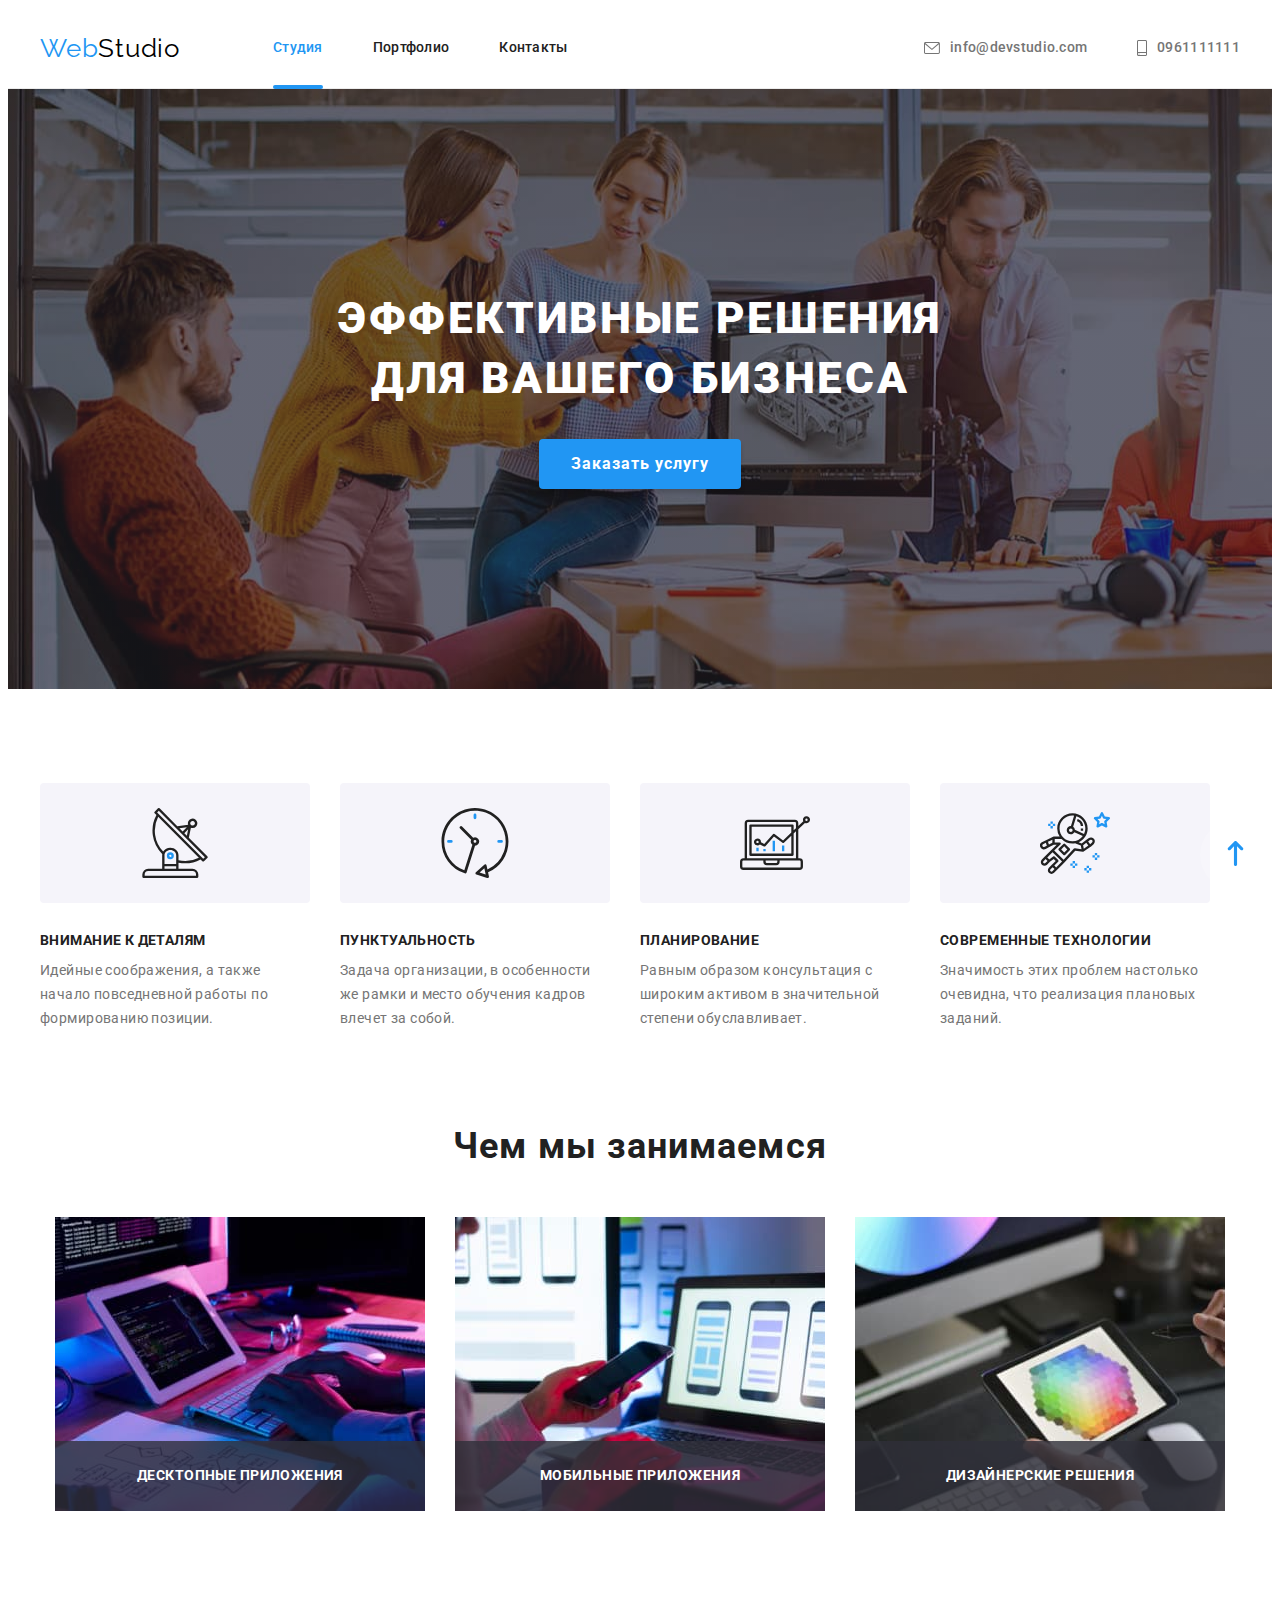
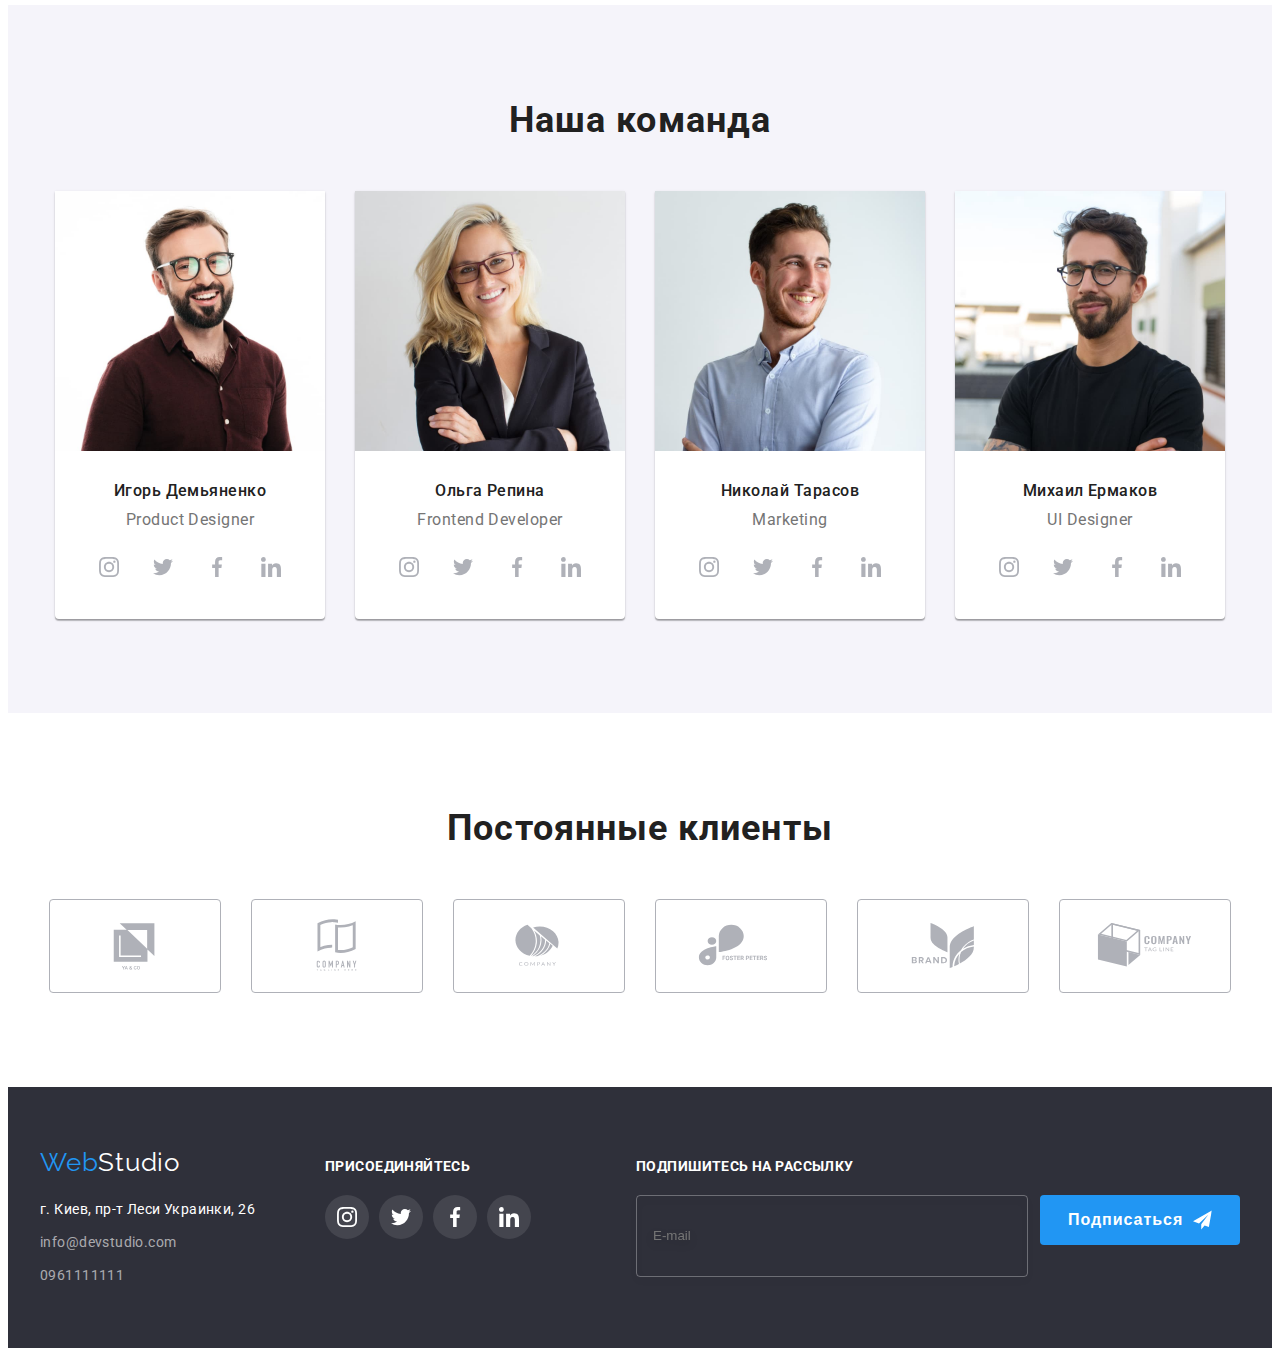
==== commit cc5f6309: "добавил кнопку вверх страницы" ====
--- a/index.html
+++ b/index.html
@@ -610,6 +610,13 @@
         </div>
       </div>
     </footer>
+    <!-- scroll up -->
+    <a href="#" title="вернуться к началу"
+      ><button class="scroll-up" type="button">
+        <svg class="scroll-icon" width="25" height="25">
+          <use href="./images/icons.svg#icon-up"></use>
+        </svg></button
+    ></a>
     <!-- modal.js -->
     <script src="./js/modal.js"></script>
   </body>
--- a/css/styles.css
+++ b/css/styles.css
@@ -188,6 +188,9 @@
   line-height: 1.14;
   letter-spacing: 0.02em;
 
+  padding-top: 32px;
+  padding-bottom: 32px;
+
   align-items: center;
 
   transition: color 250ms cubic-bezier(0.4, 0, 0.2, 1);
@@ -200,6 +203,9 @@
   font-size: 14px;
   line-height: 1.14;
   letter-spacing: 0.02em;
+
+  padding-top: 32px;
+  padding-bottom: 32px;
 
   align-items: center;
 
@@ -884,6 +890,29 @@
   margin-bottom: 9px;
 }
 
+/* scroll up */
+
+.scroll-up {
+  position: fixed;
+  right: 10px;
+  bottom: 10px;
+  width: 70px;
+  height: 70px;
+
+  background-color: rgba(255, 255, 255, 0.2);
+  border: none;
+  border-radius: 50%;
+  cursor: pointer;
+}
+
+.scroll-icon {
+  fill: var(--color-hover);
+}
+
+.scroll-up:hover .scroll-icon {
+  fill: var(--button-hover);
+}
+
 /* portfolio */
 
 /* button */
